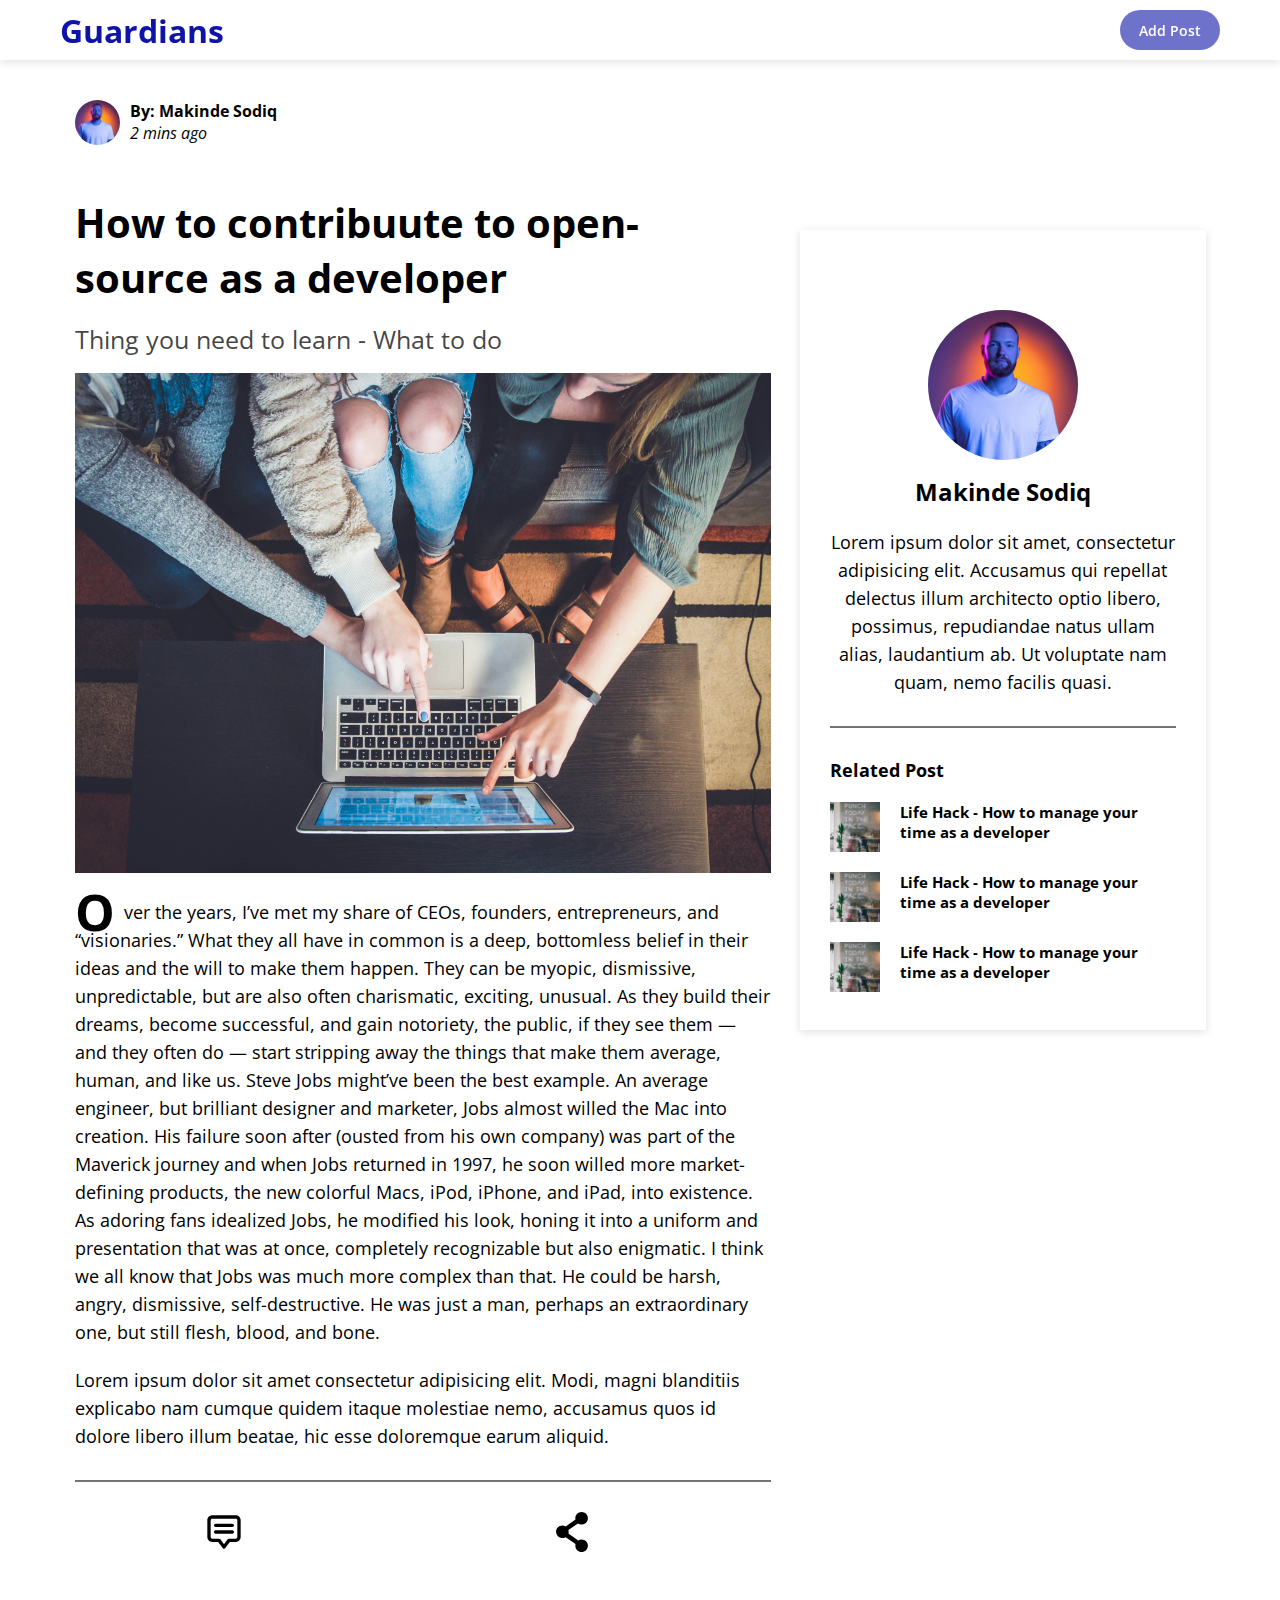
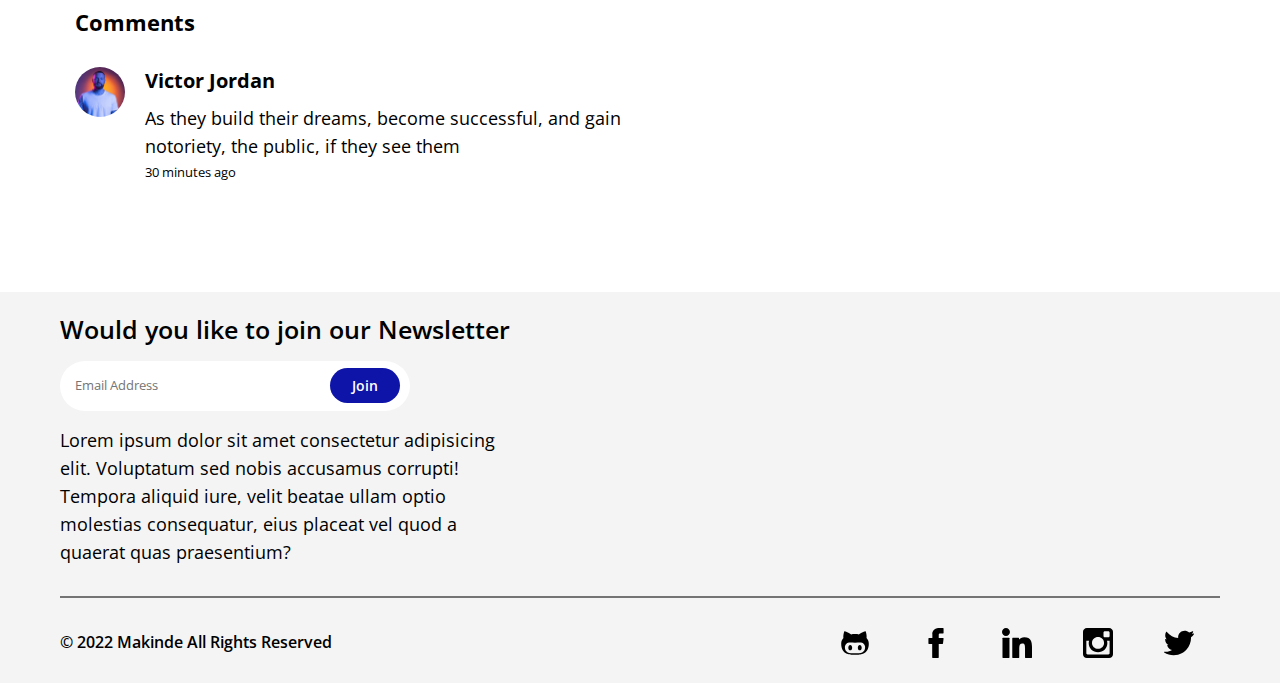
==== content.html @ d476fdd8 "Profile Page" ====
<!DOCTYPE html>
<html lang="en">
  <head>
    <meta charset="UTF-8" />
    <meta http-equiv="X-UA-Compatible" content="IE=edge" />
    <meta
      name="description"
      content="This website showcase 4 must-read blog every week"
    />
    <meta name="viewport" content="width=device-width, initial-scale=1.0" />
    <title>Grandians - Blog Webpage</title>
    <link rel="stylesheet" href="./assets/style.css" />
    <link rel="stylesheet" href="./assets/content.css" />
    <link rel="preconnect" href="https://fonts.googleapis.com" />
    <link rel="preconnect" href="https://fonts.gstatic.com" crossorigin />
    <link
      href="https://fonts.googleapis.com/css2?family=Inter:wght@400;500;600;700;800;900&family=Open+Sans:ital,wght@0,400;0,500;0,600;0,700;0,800;1,400;1,500;1,600;1,700;1,800&display=swap"
      rel="stylesheet"
    />
  </head>
  <body>
    <nav>
      <div class="container navbar">
        <h1>Guardians</h1>

        <!-- <ul class="navlinks">
          <li>Home</li>
          <li>Top</li>
          <li>Categories</li>
          <li>About</li>
        
        </ul> -->

        <button class="away">Add Post</button>

        <div class="hamburger">
          <div class="line1"></div>
          <div class="line1"></div>
          <div class="line1"></div>
        </div>
      </div>
    </nav>

    <main class="container">
      <div class="ff_content">
        <div class="person">
          <div class="by">
            <img src="images/avatar.jpg" alt="" />
            <div class="name">
              <h4>By: <span>Makinde Sodiq</span></h4>
              <i>2 mins ago</i>
            </div>
          </div>

          <div class="title">
            <h2>How to contribuute to open-source as a developer</h2>
            <p>Thing you need to learn - What to do</p>

            <img src="./images/blog1.jpg" alt="blog" />
          </div>

          <div class="content_itself">
            <p class="main_script">
                Over the years, I’ve met my share of CEOs, founders, entrepreneurs, and “visionaries.” What they all have in common is a deep, bottomless belief in their ideas and the will to make them happen.

                They can be myopic, dismissive, unpredictable, but are also often charismatic, exciting, unusual. As they build their dreams, become successful, and gain notoriety, the public, if they see them — and they often do — start stripping away the things that make them average, human, and like us.
                
                Steve Jobs might’ve been the best example. An average engineer, but brilliant designer and marketer, Jobs almost willed the Mac into creation. His failure soon after (ousted from his own company) was part of the Maverick journey and when Jobs returned in 1997, he soon willed more market-defining products, the new colorful Macs, iPod, iPhone, and iPad, into existence.
                
                As adoring fans idealized Jobs, he modified his look, honing it into a uniform and presentation that was at once, completely recognizable but also enigmatic.
                
                I think we all know that Jobs was much more complex than that. He could be harsh, angry, dismissive, self-destructive. He was just a man, perhaps an extraordinary one, but still flesh, blood, and bone.
              <p>Lorem ipsum dolor sit amet consectetur adipisicing elit. Modi, magni blanditiis explicabo nam cumque quidem itaque molestiae nemo, accusamus quos id dolore libero illum beatae, hic esse doloremque earum aliquid.</p>
            </p>

            <hr>

            <div class="icon">
              <div class="width_c">
              <img src="svg/comment-svgrepo-com.svg" onclick="commentbox()">
              </div>
              <div class="width_c">
              <img src="svg/share-svgrepo-com.svg" alt="">
              </div>
            </div>

            <form action="" class="comment_sec">
              <textarea name="" id="" cols="30" rows="10"></textarea>
              <button type="submit">Comment</button>
            </form>

            <div class="comment">
              <h2>Comments</h2>
              <div class="p_person">
                <img src="images/avatar.jpg" alt="">

                <div class="c_name">
                  <h3>Victor Jordan</h3>
                 
                  <p> As they build their dreams, become successful, and gain notoriety, the public, if they see them </p>
                  <small>30 minutes ago</small>
                </div>
              </div>
            </div>
          </div>
        </div>
      </div>
      <aside>
       <div class="profile">
         <img src="images/avatar.jpg" alt="">
         <h2>Makinde Sodiq</h2>
         <p>Lorem ipsum dolor sit amet, consectetur adipisicing elit. Accusamus qui repellat delectus illum architecto optio libero, possimus, repudiandae natus ullam alias, laudantium ab. Ut voluptate nam quam, nemo facilis quasi.</p>
       </div>
       <hr>

       <div class="related">
         <h3>Related Post</h3>
         <div class="rt">
           <img src="images/blog2.jpg" alt="">
           <h5>Life Hack - How to manage your time as a developer</h5>
         </div>
         <div class="rt">
           <img src="images/blog2.jpg" alt="">
           <h5>Life Hack - How to manage your time as a developer</h5>
         </div>
         <div class="rt">
           <img src="images/blog2.jpg" alt="">
           <h5>Life Hack - How to manage your time as a developer</h5>
         </div>
       </div>
      </aside>
    </main>


    <footer>
      <div class="container">
        <div class="foot">
          <h3>Would you like to join our Newsletter</h3>
          <div class="new_mail">
            <input type="text" placeholder="Email Address" />
            <button>Join</button>
          </div>
          <p>
            Lorem ipsum dolor sit amet consectetur adipisicing elit. Voluptatum
            sed nobis accusamus corrupti! Tempora aliquid iure, velit beatae
            ullam optio molestias consequatur, eius placeat vel quod a quaerat
            quas praesentium?
          </p>
          <hr />

          <div class="copyr">
            <ul class="socials">
              <li>
                <a href=""><img src="./svg/github-svgrepo-com.svg" alt="" /></a>
              </li>
              <li>
                <a href=""
                  ><img src="./svg/facebook-svgrepo-com.svg" alt=""
                /></a>
              </li>
              <li>
                <a href=""
                  ><img src="./svg/linkedin-svgrepo-com.svg" alt=""
                /></a>
              </li>
              <li>
                <a href=""
                  ><img src="./svg/instagram-svgrepo-com.svg" alt=""
                /></a>
              </li>
              <li>
                <a href=""
                  ><img src="./svg/twitter-svgrepo-com.svg" alt=""
                /></a>
              </li>
            </ul>

            <p>&copy; 2022 Makinde All Rights Reserved</p>
          </div>
        </div>
      </div>
    </footer>
    <script src="./assets/script.js"></script>
  </body>
</html>
---- assets/style.css ----
* {
  margin: 0;
  padding: 0;
  -webkit-box-sizing: border-box;
          box-sizing: border-box;
  text-decoration: none;
  list-style-type: none;
  font-family: "Inter", sans-serif;
  font-family: "Open Sans", sans-serif;
}

:root {
  --primary-color: #ffffff;
  --box-shadow: rgba(99, 99, 99, 0.2) 0px 2px 8px 0px;
  --logo: #0f14a8;
  --mini-blue: rgba(15, 20, 168, 0.6);
  --black: #333333;
}

img {
  max-width: 100%;
  -o-object-fit: cover;
     object-fit: cover;
}

.container {
  max-width: 1240px;
  margin: 0 auto;
  padding: 0 20px;
}

nav {
  background-color: var(--primary-color);
  -webkit-box-shadow: var(--box-shadow);
          box-shadow: var(--box-shadow);
  height: 60px;
  width: 100%;
  position: fixed;
  left: 0;
  top: 0;
  z-index: 10;
}

.navbar {
  display: -webkit-box;
  display: -ms-flexbox;
  display: flex;
  -webkit-box-pack: center;
      -ms-flex-pack: center;
          justify-content: center;
  -webkit-box-align: center;
      -ms-flex-align: center;
          align-items: center;
  height: 60px;
  z-index: 10;
}

.navbar h1 {
  color: var(--logo);
  margin-right: auto;
}

.navbar ul {
  display: -webkit-box;
  display: -ms-flexbox;
  display: flex;
  margin-right: auto;
  -ms-flex-pack: distribute;
      justify-content: space-around;
  width: 60%;
}

.navbar ul li {
  font-size: 16px;
  font-weight: 600;
}

.navbar button {
  width: 100px;
  height: 40px;
  border-radius: 50px;
  font-size: 14px;
  font-weight: 600;
  color: var(--primary-color);
  background-color: var(--mini-blue);
  border: 0;
}

.main_banner {
  margin-top: 60px;
  background: white;
  background: -webkit-gradient(linear, left bottom, left top, from(rgba(255, 255, 255, 0.207703)), to(rgba(18, 118, 222, 0.55)));
  background: linear-gradient(0deg, rgba(255, 255, 255, 0.207703) 0%, rgba(18, 118, 222, 0.55) 100%);
  min-height: 470px;
}

.main_banner .banner {
  display: -webkit-box;
  display: -ms-flexbox;
  display: flex;
  -webkit-box-pack: center;
      -ms-flex-pack: center;
          justify-content: center;
  min-height: 470px;
  max-width: 530px;
}

.main_banner .banner .inner {
  margin-top: 70px;
  text-align: center;
}

.main_banner .banner .inner h2 {
  font-size: 35px;
  font-weight: 800;
  color: var(--mini-blue);
}

.main_banner .banner .inner h2 span {
  font-size: 37px;
  color: var(--logo);
}

.main_banner .banner .inner p {
  text-align: left;
  margin: 10px 0;
  color: rgba(83, 83, 77, 0.959);
}

.main_banner .banner .search_field {
  max-width: 300px;
  height: 50px;
  margin: 40px auto;
  border-radius: 5px;
  background-color: #f4f4f4;
}

.main_banner .banner .search_field input {
  width: 222px;
  outline: 0;
  height: 47px;
  border: 0;
  background: #f4f4f4;
  font-size: 14px;
  font-weight: 500;
}

.main_banner .banner .search_field button {
  width: 50px;
  height: 35px;
  border-radius: 5px;
  font-size: 14px;
  font-weight: 600;
  border: 0;
  color: #ffffff;
  background-color: var(--logo);
}

.main_blog {
  margin-top: 30px;
}

.main_blog .first_blog .main_pic {
  border-radius: 10px;
  margin-bottom: 35px;
}

.main_blog .first_blog .component1 label {
  background-color: var(--mini-blue);
  color: rgba(49, 31, 56, 0.87);
  font-weight: 800;
  padding: 5px 15px;
  border-radius: 50px;
}

.main_blog .first_blog .component1 h3 {
  font-size: 30px;
  font-weight: 500;
  margin: 20px 0;
  line-height: 35px;
}

.main_blog .first_blog .component1 p {
  margin-bottom: 15px;
}

.main_blog hr {
  border: 1px solid #747474;
  margin: 30px 0;
}

.main_blog .other_blogs .others {
  margin-bottom: 50px;
}

hr {
  border: 1px solid #747474;
  margin: 30px 0;
}

.by {
  display: -webkit-box;
  display: -ms-flexbox;
  display: flex;
}

.by img {
  width: 45px;
  margin-right: 10px;
  height: 45px;
  border-radius: 50%;
}

footer {
  background-color: #f4f4f4;
  min-height: 100px;
}

footer .foot {
  padding: 20px 0;
}

footer .foot h3 {
  font-size: 25px;
  font-weight: 600;
  margin-bottom: 15px;
}

footer .foot p {
  margin: 0;
}

footer .foot .new_mail {
  background-color: #ffffff;
  max-width: 350px;
  position: relative;
  height: 50px;
  margin-bottom: 15px;
  border-radius: 50px;
}

footer .foot .new_mail input {
  height: 47px;
  background: transparent;
  border: 0;
  border-radius: 50px;
  width: 254px;
  outline: 0;
  padding: 15px;
}

footer .foot .new_mail button {
  width: 70px;
  height: 35px;
  font-weight: 600;
  font-size: 14px;
  color: #ffffff;
  border: 0;
  cursor: pointer;
  top: 7px;
  right: 10px;
  position: absolute;
  background-color: var(--logo);
  border-radius: 50px;
}

footer .foot p {
  max-width: 450px;
}

footer .foot .copyr p {
  font-size: 16px;
  font-weight: 600;
  text-align: center;
  margin: 20px auto;
}

footer .foot .copyr ul {
  display: -webkit-box;
  display: -ms-flexbox;
  display: flex;
  -ms-flex-pack: distribute;
      justify-content: space-around;
  width: 80%;
  margin: 0 auto;
}

footer .foot .copyr ul li a img {
  width: 30px;
  height: 30px;
}

@media (max-width: 768px) {
  .navlinks {
    position: absolute;
    width: 35%;
    top: 60px;
    right: 0;
    -webkit-box-orient: vertical;
    -webkit-box-direction: normal;
        -ms-flex-direction: column;
            flex-direction: column;
    background-color: var(--primary-color);
    -webkit-box-shadow: var(--box-shadow);
            box-shadow: var(--box-shadow);
    text-align: left;
    padding: 20px;
    -webkit-transform: translateX(768px);
            transform: translateX(768px);
    -webkit-transition: 0.7s ease;
    transition: 0.7s ease;
  }
  .navlinks li {
    margin-top: 15px;
  }
  .navlinks.active {
    -webkit-transform: translateX(0px);
            transform: translateX(0px);
  }
  aside {
    display: none;
  }
  .hamburger div {
    width: 25px;
    height: 3px;
    background-color: var(--black);
    -webkit-transition: 0.4s ease;
    transition: 0.4s ease;
    margin: 5px;
  }
  .away {
    display: none;
  }
}

@media (min-width: 768px) {
  .container {
    padding: 0 40px;
  }
  main {
    display: -webkit-box;
    display: -ms-flexbox;
    display: flex;
    -webkit-box-pack: justify;
        -ms-flex-pack: justify;
            justify-content: space-between;
  }
  main .ff_content {
    width: 60%;
  }
  main .ff_content .title h2 {
    font-size: 40px;
  }
  main .ff_content .title p {
    font-size: 25px;
  }
  main .ff_content .title img {
    height: 500px;
  }
  main aside {
    width: 35%;
    margin-top: 230px;
    height: 800px;
  }
  .copyr {
    display: -webkit-box;
    display: -ms-flexbox;
    display: flex;
    -webkit-box-orient: horizontal;
    -webkit-box-direction: reverse;
        -ms-flex-direction: row-reverse;
            flex-direction: row-reverse;
    -webkit-box-pack: justify;
        -ms-flex-pack: justify;
            justify-content: space-between;
  }
  .p_cards {
    display: -webkit-box;
    display: -ms-flexbox;
    display: flex;
    -ms-flex-wrap: wrap;
        flex-wrap: wrap;
    -webkit-box-pack: justify;
        -ms-flex-pack: justify;
            justify-content: space-between;
  }
  .p_cards .card {
    width: 30%;
  }
  footer .foot .copyr ul {
    width: 35%;
    margin: 0;
  }
  footer .foot .copyr p {
    margin: 0;
    text-align: left;
  }
  .other_blogs {
    display: -webkit-box;
    display: -ms-flexbox;
    display: flex;
    -webkit-box-pack: justify;
        -ms-flex-pack: justify;
            justify-content: space-between;
  }
  .other_blogs .others {
    width: 30%;
    margin-bottom: 50px;
  }
  .main_banner .banner {
    max-width: 646px;
  }
  .main_banner .banner .inner h2 {
    font-size: 45px;
  }
  .main_banner .banner .inner h2 span {
    font-size: 48px;
  }
  .num1 {
    display: -webkit-box;
    display: -ms-flexbox;
    display: flex;
  }
  .num1 .main_pic {
    width: 45%;
    margin-right: auto;
    margin-bottom: 0;
  }
  .num1 .component1 {
    margin-top: 10px;
    width: 50%;
  }
  .bio {
    display: -webkit-box;
    display: -ms-flexbox;
    display: flex;
  }
  .bio img {
    margin-right: 20px;
  }
  .bio .b_text {
    width: 70%;
    margin-top: 0px;
  }
}

@media (min-width: 1024px) {
  .p_cards {
    display: -webkit-box;
    display: -ms-flexbox;
    display: flex;
    -ms-flex-wrap: wrap;
        flex-wrap: wrap;
    -webkit-box-pack: justify;
        -ms-flex-pack: justify;
            justify-content: space-between;
  }
  .p_cards .card {
    width: 24%;
  }
}
/*# sourceMappingURL=style.css.map */
---- assets/content.css ----
:root {
  --primary-color: #ffffff;
  --box-shadow: rgba(99, 99, 99, 0.2) 0px 2px 8px 0px;
  --logo: #0f14a8;
  --mini-blue: rgba(15, 20, 168, 0.6);
  --black: #333333;
}

p {
  font-size: 18px;
  line-height: 28px;
  font-weight: 400;
  margin: 20px auto;
}

.ff_content,
aside {
  margin: 100px auto;
}

.ff_content .person .comment_sec {
  position: relative;
  height: 200px;
  display: none;
  -webkit-transition: 0.4s;
  transition: 0.4s;
}

.ff_content .person .comment_sec textarea {
  width: 100%;
  height: 200px;
  border: 2px solid #ddd;
  margin: 20px 0;
  padding: 15px;
}

.ff_content .person .comment_sec button {
  position: absolute;
  bottom: 0px;
  right: 15px;
  width: 150px;
  height: 45px;
  border: 0;
  background-color: var(--logo);
  color: #ffffff;
  font-weight: 600;
  font-size: 16px;
}

.ff_content .person .comment {
  margin-top: 50px;
}

.ff_content .person .comment h2 {
  font-size: 22px;
  margin-bottom: 30px;
}

.ff_content .person .comment .p_person {
  margin: 10px 0 10px 0;
  display: -webkit-box;
  display: -ms-flexbox;
  display: flex;
  width: 80%;
}

.ff_content .person .comment .p_person h3 {
  font-size: 20px;
  margin-bottom: 10px;
}

.ff_content .person .comment .p_person img {
  width: 50px;
  height: 50px;
  border-radius: 50%;
  margin-right: 20px;
}

.ff_content .person .comment .p_person p {
  margin: 0;
}

aside {
  background-color: #ffffff;
  -webkit-box-shadow: var(--box-shadow);
          box-shadow: var(--box-shadow);
  padding: 30px;
}

aside .profile {
  text-align: center;
  margin-top: 50px;
}

aside .profile img {
  width: 150px;
  height: 150px;
  border-radius: 50%;
}

aside .profile h2 {
  margin: 10px auto;
}

aside .related h3 {
  margin: 30px 0 0 0;
  font-size: 18px;
}

aside .related .rt {
  display: -webkit-box;
  display: -ms-flexbox;
  display: flex;
  margin: 20px auto;
}

aside .related .rt img {
  width: 50px;
  height: 50px;
  margin-right: 20px;
}

aside .related .rt h5 {
  font-size: 15px;
}

.icon {
  display: -webkit-box;
  display: -ms-flexbox;
  display: flex;
}

.icon .width_c {
  width: 50%;
  text-align: center;
}

.icon .width_c img {
  width: 40px;
  height: 40px;
  margin-right: 50px;
}

.title {
  margin-top: 50px;
}

.title h2 {
  font-size: 33px;
  font-weight: 700;
}

.title p {
  color: #111010c9;
  margin: 20px auto;
  font-size: 22px;
}

.main_script {
  margin-top: 50px;
}

.main_script::first-letter {
  float: left;
  font-size: 50px;
  font-weight: bold;
  margin-right: 9px;
}

.content_itself p {
  font-size: 18px;
  line-height: 28px;
  font-weight: 400;
  margin: 20px auto;
}

.profile {
  margin-top: 50px;
}

.profile .cover_pic {
  position: relative;
}

.profile .cover_pic img {
  width: 100%;
  height: 250px;
}

.profile .edit button {
  width: 100px;
  height: 40px;
  cursor: pointer;
  background-color: var(--logo);
  color: #ffffff;
  font-weight: 600;
  font-size: 16px;
  margin-top: 20px;
  border-radius: 5px;
  border: 0;
  float: right;
}

.profile .edit .bio {
  position: relative;
}

.profile .edit .bio img {
  width: 150px;
  height: 150px;
  border-radius: 50%;
  position: relative;
  margin-top: -50px;
}

.profile .edit .bio label {
  background-color: teal;
  height: 30px;
  width: 30px;
  color: #ffffff;
  position: absolute;
  font-size: 22px;
  font-weight: 700;
  text-align: center;
  border-radius: 50%;
  top: 80px;
  cursor: pointer;
  left: 100px;
}

.profile .edit .bio .b_text {
  margin-bottom: 80px;
}

.profile .edit .bio .b_text h2 {
  margin: 10px 0;
}

.profile .edit .bio .b_text p {
  margin: 0;
  font-size: 16px;
}

.profile .edit .bio .b_text input {
  width: 100%;
  height: 50px;
  margin: 15px 0;
  padding: 15px;
}

.profile .edit .bio .b_text textarea {
  width: 100%;
  height: 150px;
  margin: 15px 0;
  padding: 15px;
}

.profile .edit .bio .b_text button {
  font-size: 16px;
  float: left;
  width: auto;
  color: #333333;
  background-color: transparent;
  font-weight: 600;
  line-height: 25px;
  margin: 20px 0;
  padding: 5px 30px;
  text-align: center;
  border: 2px solid #333333;
  letter-spacing: 0.02em;
}

.profile .all_post {
  margin-top: 100px;
}

.profile .all_post h2 {
  font-size: 24px;
  font-weight: 700;
  line-height: 30px;
  letter-spacing: 0.01em;
  text-align: left;
}

.profile .all_post .p_cards .card {
  background-color: #ffffff;
  -webkit-box-shadow: var(--box-shadow);
          box-shadow: var(--box-shadow);
  border-radius: 5px;
  margin: 50px 0;
}

.profile .all_post .p_cards .card img {
  width: 100%;
  height: 150px;
}

.profile .all_post .p_cards .card .desc {
  padding: 20px 20px 60px 20px;
  position: relative;
}

.profile .all_post .p_cards .card .desc h4 {
  font-size: 18px;
  font-weight: 700;
  line-height: 26px;
  letter-spacing: 0.018em;
  text-align: left;
  max-height: 79px;
  background: white;
  overflow: hidden;
}

.profile .all_post .p_cards .card .desc p {
  font-size: 16px;
  font-weight: 500;
  line-height: 23px;
  letter-spacing: 0.018em;
  text-align: left;
}

.profile .all_post .p_cards .card .desc p i {
  position: absolute;
  right: 20px;
  bottom: 20px;
}
/*# sourceMappingURL=content.css.map */
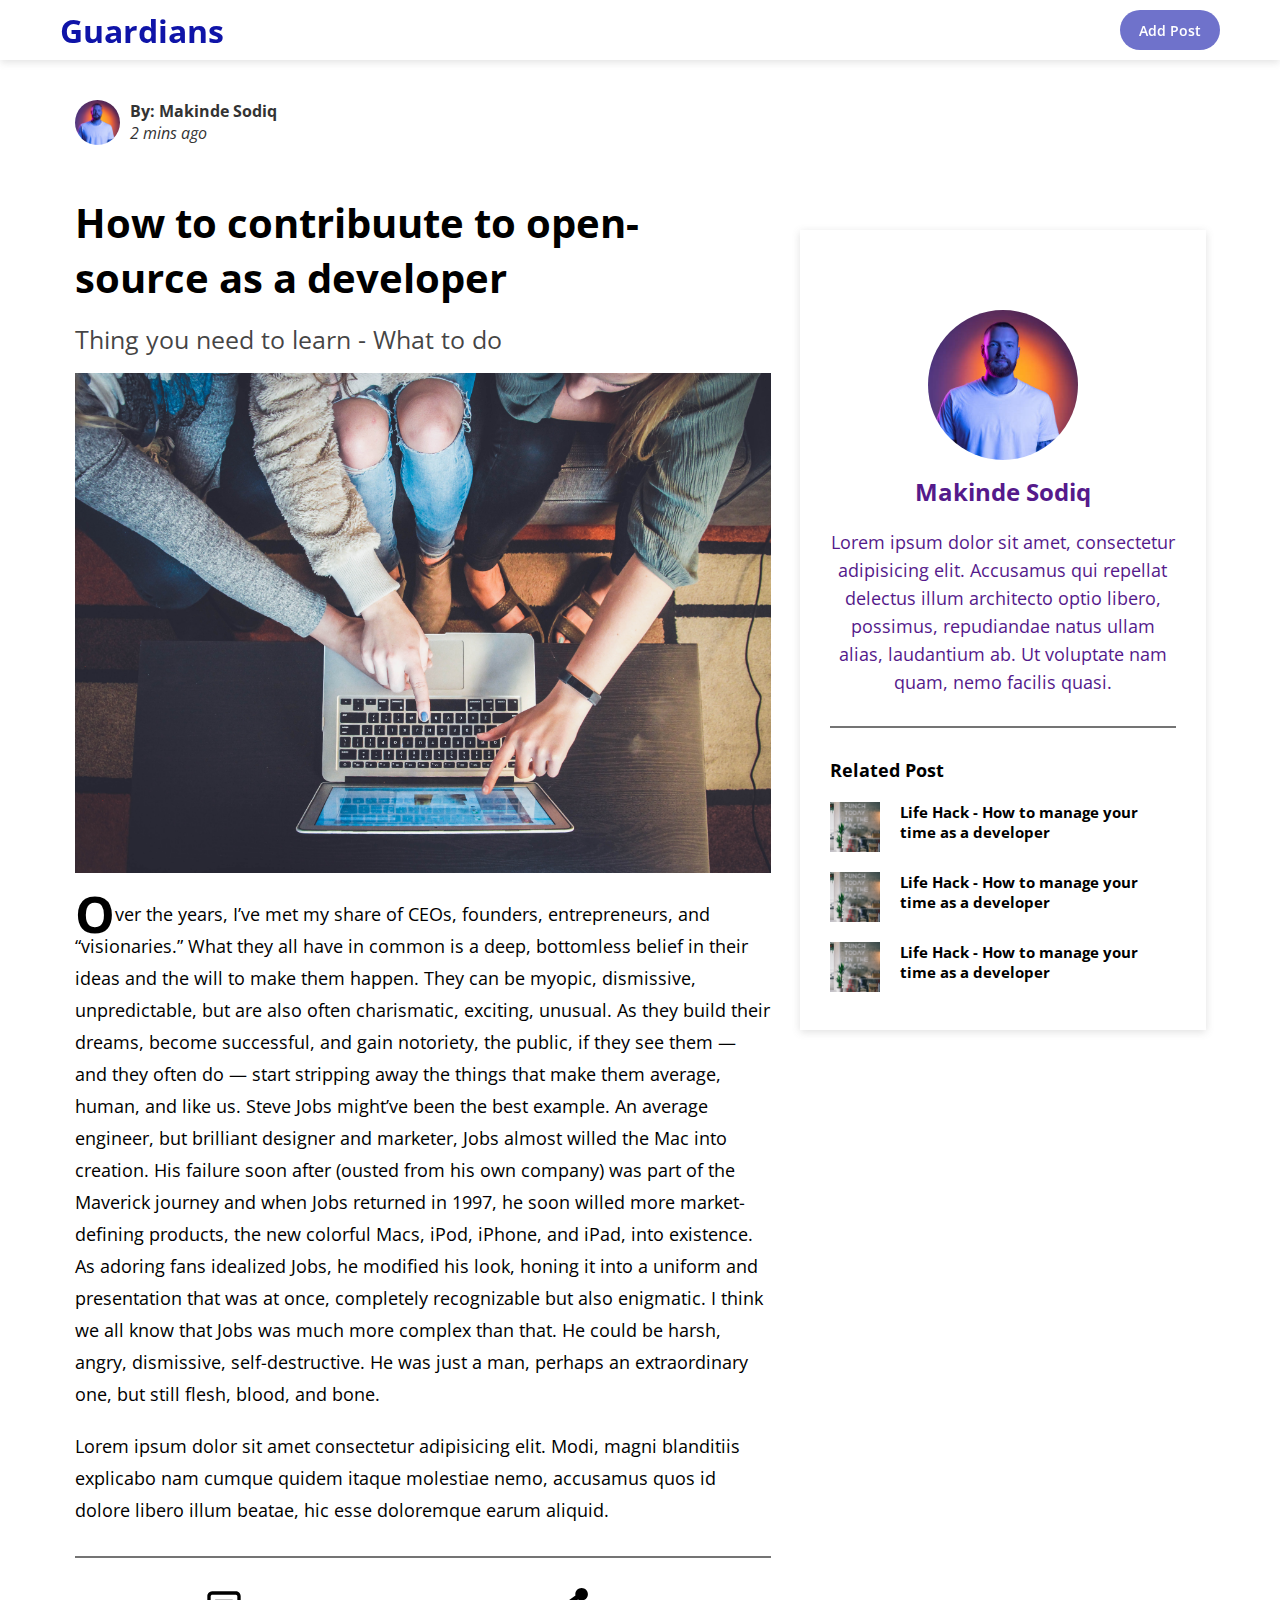
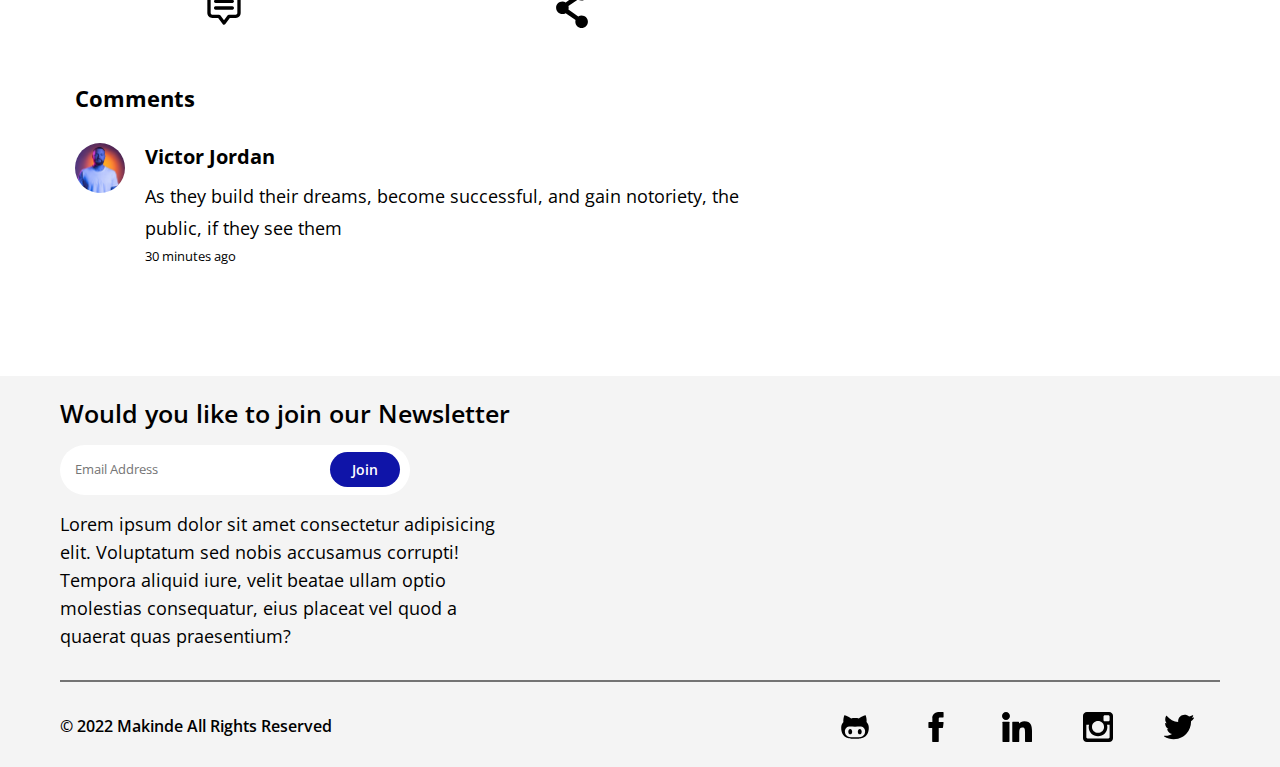
==== commit 906cb09d: "Profile Page" ====
--- a/content.html
+++ b/content.html
@@ -45,11 +45,15 @@
       <div class="ff_content">
         <div class="person">
           <div class="by">
+           
             <img src="images/avatar.jpg" alt="" />
             <div class="name">
+              <a href="profile.html">
               <h4>By: <span>Makinde Sodiq</span></h4>
               <i>2 mins ago</i>
+              </a>
             </div>
+            
           </div>
 
           <div class="title">
@@ -106,11 +110,13 @@
         </div>
       </div>
       <aside>
+        <a href="">
        <div class="profile">
          <img src="images/avatar.jpg" alt="">
          <h2>Makinde Sodiq</h2>
          <p>Lorem ipsum dolor sit amet, consectetur adipisicing elit. Accusamus qui repellat delectus illum architecto optio libero, possimus, repudiandae natus ullam alias, laudantium ab. Ut voluptate nam quam, nemo facilis quasi.</p>
        </div>
+       </a>
        <hr>
 
        <div class="related">
--- a/assets/style.css
+++ b/assets/style.css
@@ -27,6 +27,10 @@
   max-width: 1240px;
   margin: 0 auto;
   padding: 0 20px;
+}
+
+small {
+  margin: 10px 0;
 }
 
 nav {
@@ -165,6 +169,10 @@
   margin-bottom: 35px;
 }
 
+.main_blog .first_blog .component1 {
+  color: #333333;
+}
+
 .main_blog .first_blog .component1 label {
   background-color: var(--mini-blue);
   color: rgba(49, 31, 56, 0.87);
@@ -175,12 +183,14 @@
 
 .main_blog .first_blog .component1 h3 {
   font-size: 30px;
+  color: #333333;
   font-weight: 500;
   margin: 20px 0;
   line-height: 35px;
 }
 
 .main_blog .first_blog .component1 p {
+  color: #333333;
   margin-bottom: 15px;
 }
 
@@ -202,6 +212,7 @@
   display: -webkit-box;
   display: -ms-flexbox;
   display: flex;
+  color: #333333;
 }
 
 .by img {
@@ -209,6 +220,14 @@
   margin-right: 10px;
   height: 45px;
   border-radius: 50%;
+}
+
+.by h4 {
+  color: #333333;
+}
+
+.by i {
+  color: #333333;
 }
 
 footer {
@@ -337,6 +356,9 @@
   .container {
     padding: 0 40px;
   }
+  .ff_content .person .comment .p_person {
+    width: 100%;
+  }
   main {
     display: -webkit-box;
     display: -ms-flexbox;
--- a/assets/content.css
+++ b/assets/content.css
@@ -61,7 +61,6 @@
   display: -webkit-box;
   display: -ms-flexbox;
   display: flex;
-  width: 80%;
 }
 
 .ff_content .person .comment .p_person h3 {
@@ -164,12 +163,11 @@
   float: left;
   font-size: 50px;
   font-weight: bold;
-  margin-right: 9px;
 }
 
 .content_itself p {
   font-size: 18px;
-  line-height: 28px;
+  line-height: 32px;
   font-weight: 400;
   margin: 20px auto;
 }
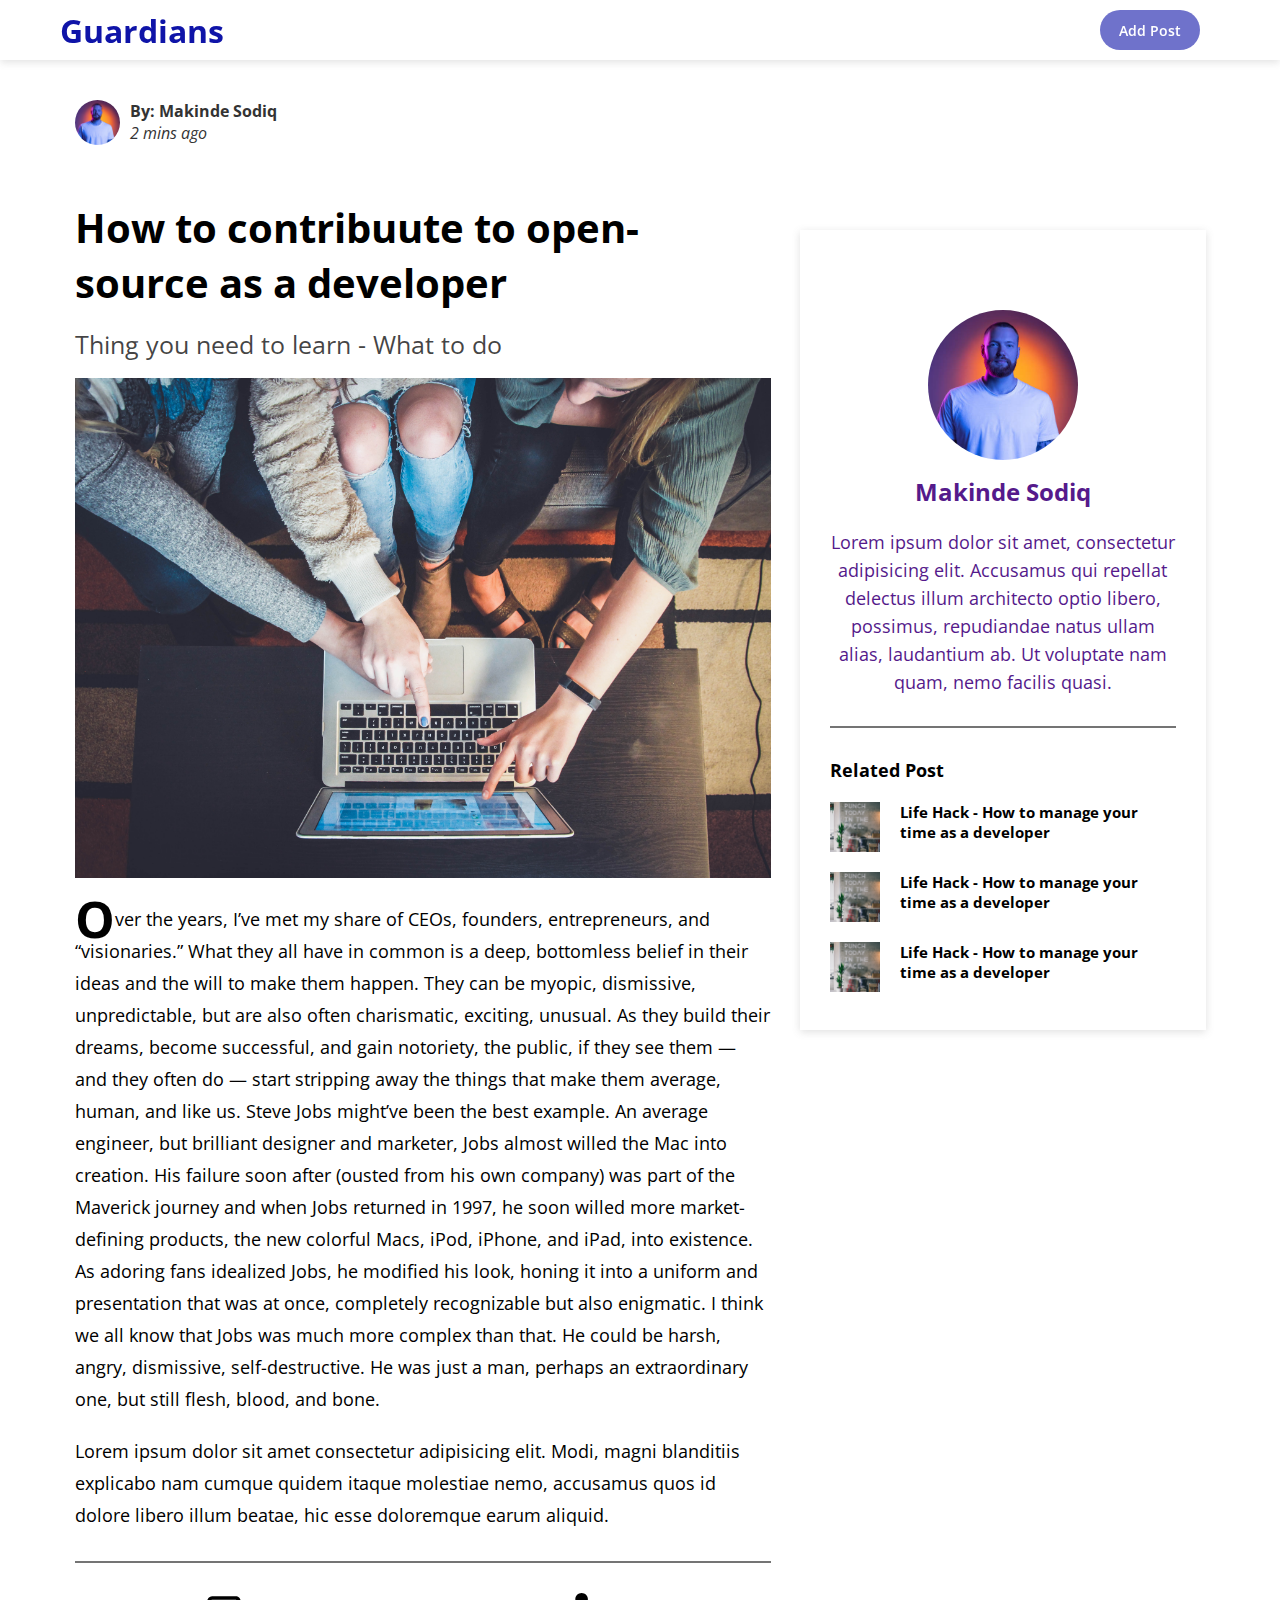
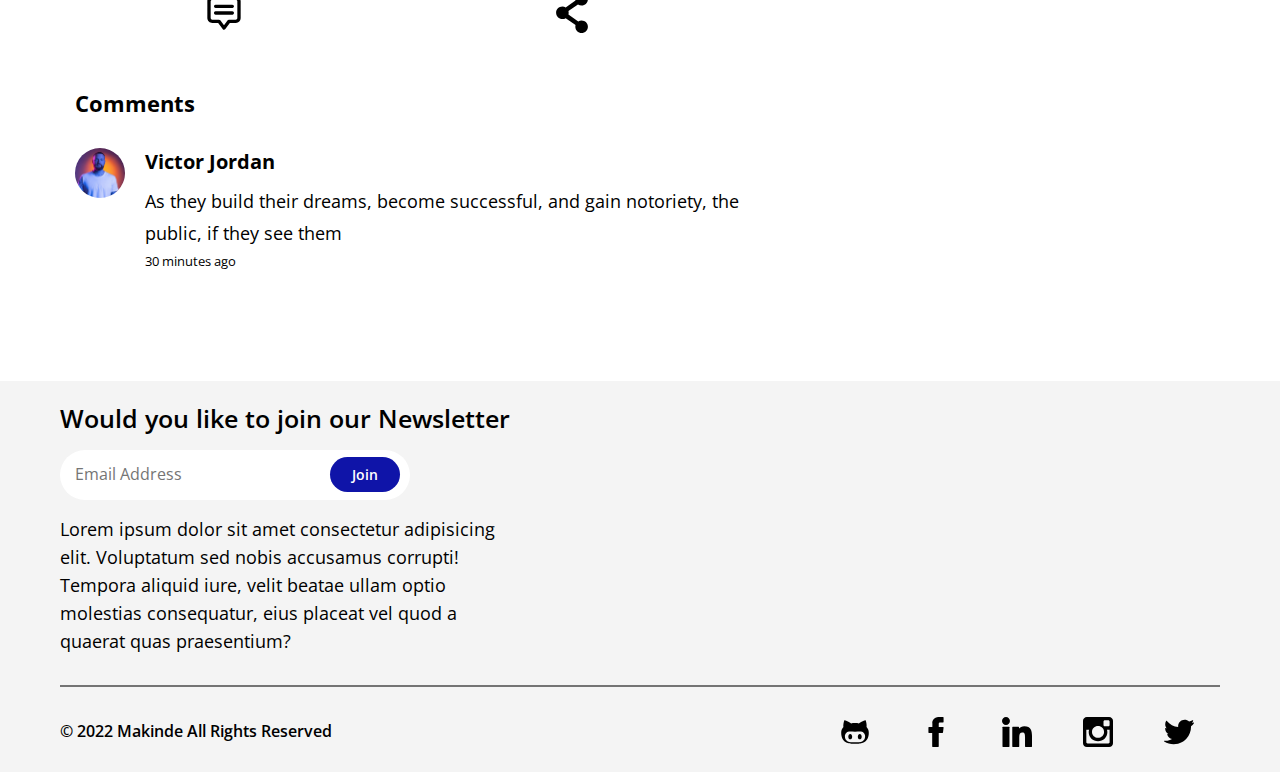
==== commit 117472c9: "Profile Page" ====
--- a/content.html
+++ b/content.html
@@ -45,7 +45,7 @@
       <div class="ff_content">
         <div class="person">
           <div class="by">
-           
+            <a href="profile.html">
             <img src="images/avatar.jpg" alt="" />
             <div class="name">
               <a href="profile.html">
--- a/assets/style.css
+++ b/assets/style.css
@@ -77,6 +77,11 @@
 .navbar ul li {
   font-size: 16px;
   font-weight: 600;
+  color: #333333;
+}
+
+.navbar ul li a {
+  color: #333333;
 }
 
 .navbar button {
@@ -88,6 +93,11 @@
   color: var(--primary-color);
   background-color: var(--mini-blue);
   border: 0;
+  margin-right: 20px;
+}
+
+.navbar button a {
+  color: #ffffff;
 }
 
 .main_banner {
@@ -359,6 +369,9 @@
   .ff_content .person .comment .p_person {
     width: 100%;
   }
+  .navbar ul {
+    visibility: none;
+  }
   main {
     display: -webkit-box;
     display: -ms-flexbox;
@@ -383,6 +396,10 @@
     width: 35%;
     margin-top: 230px;
     height: 800px;
+  }
+  .inmail {
+    width: 60%;
+    padding: 50px;
   }
   .copyr {
     display: -webkit-box;
@@ -464,6 +481,9 @@
     width: 70%;
     margin-top: 0px;
   }
+  .navbar ul {
+    visibility: hidden;
+  }
 }
 
 @media (min-width: 1024px) {
--- a/assets/content.css
+++ b/assets/content.css
@@ -123,6 +123,96 @@
   font-size: 15px;
 }
 
+.inmail {
+  margin: 100px auto;
+  padding: 30px;
+  -webkit-box-shadow: 0px -2px 8px rgba(0, 0, 0, 0.05), 0px 2px 8px rgba(0, 0, 0, 0.05);
+          box-shadow: 0px -2px 8px rgba(0, 0, 0, 0.05), 0px 2px 8px rgba(0, 0, 0, 0.05);
+}
+
+.inmail form h3 {
+  font-size: 22px;
+  margin: 20px 0;
+}
+
+.inmail form input {
+  width: 100%;
+}
+
+.inmail form button {
+  max-width: 150px;
+  height: 50px;
+  width: 100%;
+  background-color: var(--logo);
+  color: #ffffff;
+  font-weight: 700;
+  font-size: 18px;
+  border: 0;
+  border-radius: 5px;
+}
+
+.password_parent {
+  border: 2px solid #ddd;
+  border-radius: 5px;
+  margin: 30px 0;
+  height: 50px;
+  width: 100%;
+  position: relative;
+  background-color: transparent;
+}
+
+input {
+  width: 90%;
+  padding: 15px;
+  border: 0;
+  height: 45px;
+  font-size: 16px;
+  outline: 0;
+  background-color: transparent;
+}
+
+.password_parent label {
+  position: absolute;
+  left: 15px;
+  z-index: -2;
+  top: 15px;
+  -webkit-transition: top 0.4s;
+  transition: top 0.4s;
+}
+
+input:focus ~ label {
+  top: -15px;
+  color: #333333;
+  background-color: white;
+  padding: 5px;
+  z-index: 2;
+}
+
+input:focus {
+  background-color: transparent;
+  z-index: 2;
+}
+
+input:focus::-webkit-input-placeholder {
+  color: transparent;
+}
+
+input:focus:-ms-input-placeholder {
+  color: transparent;
+}
+
+input:focus::-ms-input-placeholder {
+  color: transparent;
+}
+
+input:focus::placeholder {
+  color: transparent;
+}
+
+input:valid {
+  background-color: #ffffff;
+}
+
 .icon {
   display: -webkit-box;
   display: -ms-flexbox;
@@ -183,89 +273,6 @@
 .profile .cover_pic img {
   width: 100%;
   height: 250px;
-}
-
-.profile .edit button {
-  width: 100px;
-  height: 40px;
-  cursor: pointer;
-  background-color: var(--logo);
-  color: #ffffff;
-  font-weight: 600;
-  font-size: 16px;
-  margin-top: 20px;
-  border-radius: 5px;
-  border: 0;
-  float: right;
-}
-
-.profile .edit .bio {
-  position: relative;
-}
-
-.profile .edit .bio img {
-  width: 150px;
-  height: 150px;
-  border-radius: 50%;
-  position: relative;
-  margin-top: -50px;
-}
-
-.profile .edit .bio label {
-  background-color: teal;
-  height: 30px;
-  width: 30px;
-  color: #ffffff;
-  position: absolute;
-  font-size: 22px;
-  font-weight: 700;
-  text-align: center;
-  border-radius: 50%;
-  top: 80px;
-  cursor: pointer;
-  left: 100px;
-}
-
-.profile .edit .bio .b_text {
-  margin-bottom: 80px;
-}
-
-.profile .edit .bio .b_text h2 {
-  margin: 10px 0;
-}
-
-.profile .edit .bio .b_text p {
-  margin: 0;
-  font-size: 16px;
-}
-
-.profile .edit .bio .b_text input {
-  width: 100%;
-  height: 50px;
-  margin: 15px 0;
-  padding: 15px;
-}
-
-.profile .edit .bio .b_text textarea {
-  width: 100%;
-  height: 150px;
-  margin: 15px 0;
-  padding: 15px;
-}
-
-.profile .edit .bio .b_text button {
-  font-size: 16px;
-  float: left;
-  width: auto;
-  color: #333333;
-  background-color: transparent;
-  font-weight: 600;
-  line-height: 25px;
-  margin: 20px 0;
-  padding: 5px 30px;
-  text-align: center;
-  border: 2px solid #333333;
-  letter-spacing: 0.02em;
 }
 
 .profile .all_post {
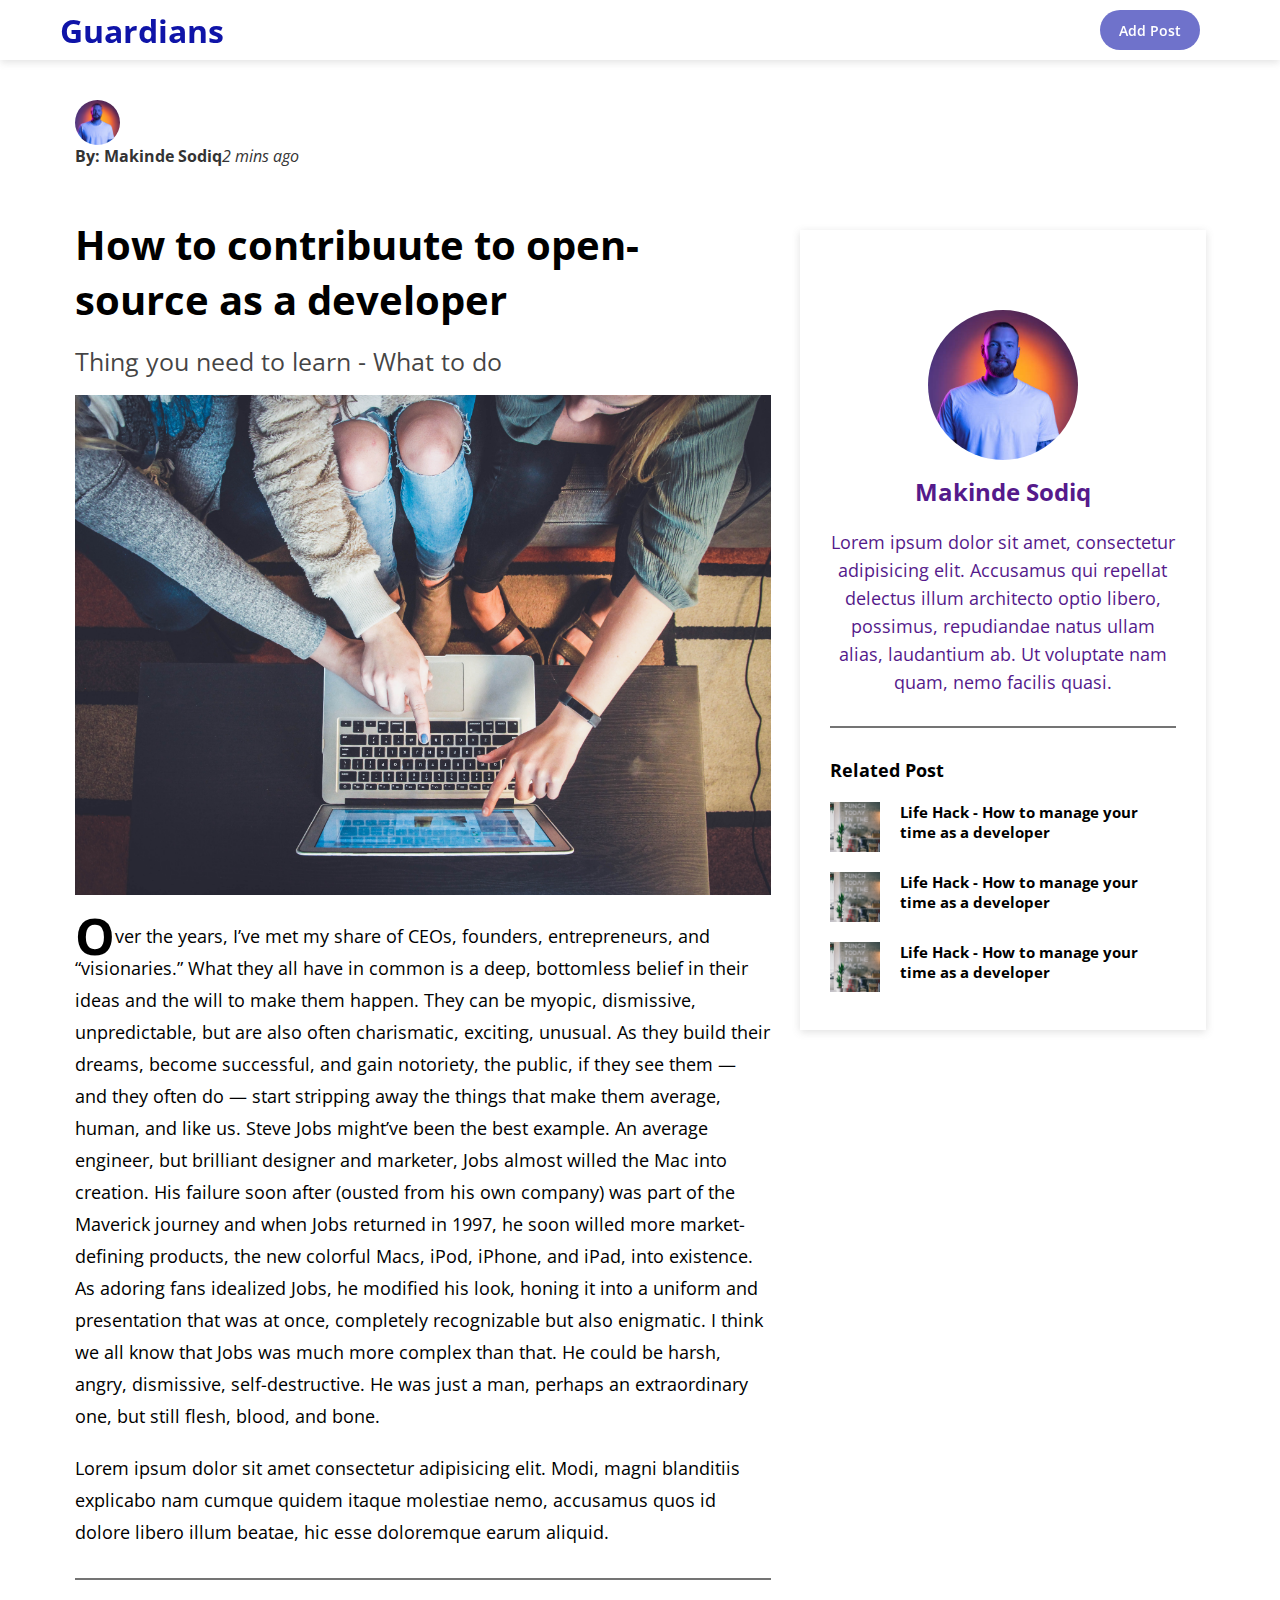
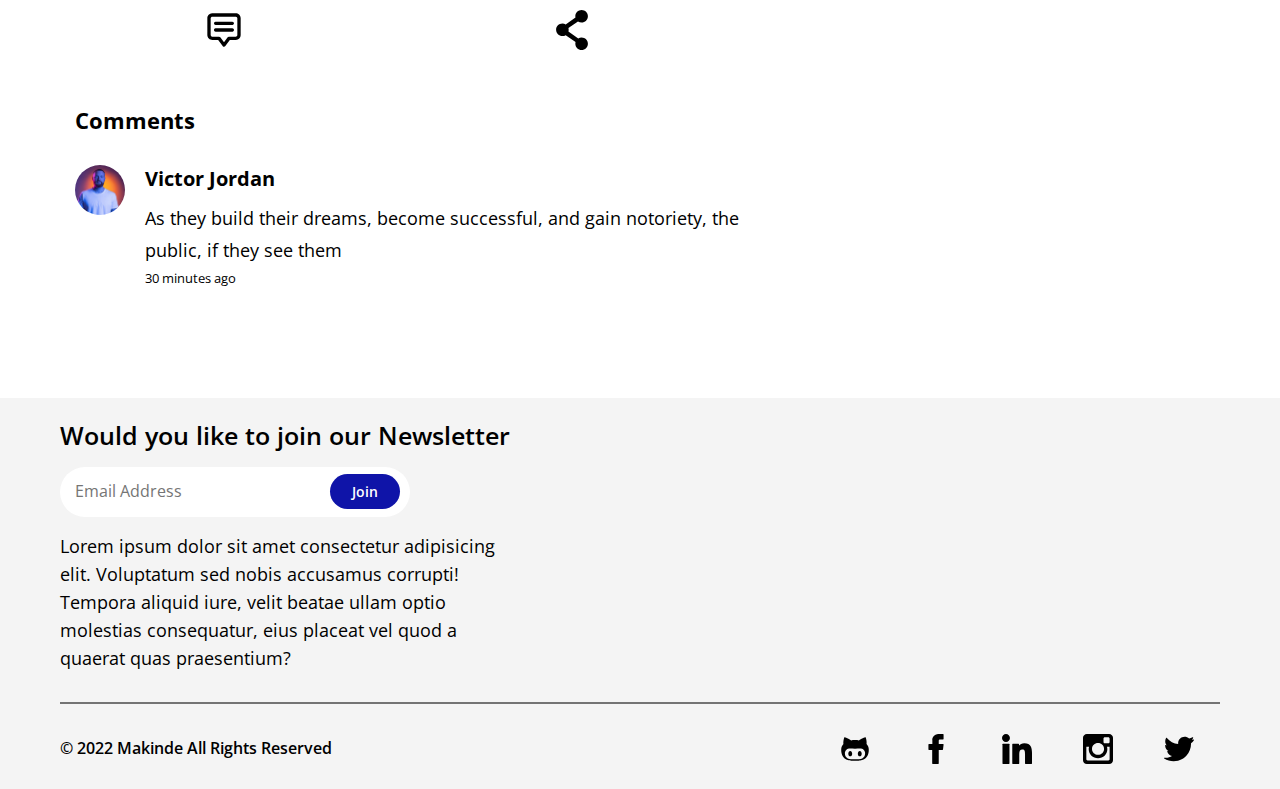
==== commit 831cf2b1: "Reality" ====
--- a/content.html
+++ b/content.html
@@ -143,8 +143,10 @@
         <div class="foot">
           <h3>Would you like to join our Newsletter</h3>
           <div class="new_mail">
-            <input type="text" placeholder="Email Address" />
-            <button>Join</button>
+            <form action="">
+              <input type="text" placeholder="Email Address" />
+              <button type="submit">Join</button>
+            </form>
           </div>
           <p>
             Lorem ipsum dolor sit amet consectetur adipisicing elit. Voluptatum
--- a/assets/style.css
+++ b/assets/style.css
@@ -197,11 +197,17 @@
   font-weight: 500;
   margin: 20px 0;
   line-height: 35px;
+  max-height: 70px;
+  overflow: hidden;
+  background: #fff;
 }
 
 .main_blog .first_blog .component1 p {
   color: #333333;
   margin-bottom: 15px;
+  max-height: 110px;
+  background-color: #ffffff;
+  overflow: hidden;
 }
 
 .main_blog hr {
@@ -218,25 +224,25 @@
   margin: 30px 0;
 }
 
-.by {
+.by a {
   display: -webkit-box;
   display: -ms-flexbox;
   display: flex;
   color: #333333;
 }
 
-.by img {
+.by a img {
   width: 45px;
   margin-right: 10px;
   height: 45px;
   border-radius: 50%;
 }
 
-.by h4 {
-  color: #333333;
-}
-
-.by i {
+.by a h4 {
+  color: #333333;
+}
+
+.by a i {
   color: #333333;
 }
 
--- a/assets/content.css
+++ b/assets/content.css
@@ -275,6 +275,89 @@
   height: 250px;
 }
 
+.profile .edit button {
+  width: 100px;
+  height: 40px;
+  cursor: pointer;
+  background-color: var(--logo);
+  color: #ffffff;
+  font-weight: 600;
+  font-size: 16px;
+  margin-top: 20px;
+  border-radius: 5px;
+  border: 0;
+  float: right;
+}
+
+.profile .edit .bio {
+  position: relative;
+}
+
+.profile .edit .bio img {
+  width: 150px;
+  height: 150px;
+  border-radius: 50%;
+  position: relative;
+  margin-top: -50px;
+}
+
+.profile .edit .bio label {
+  background-color: teal;
+  height: 30px;
+  width: 30px;
+  color: #ffffff;
+  position: absolute;
+  font-size: 22px;
+  font-weight: 700;
+  text-align: center;
+  border-radius: 50%;
+  top: 80px;
+  cursor: pointer;
+  left: 100px;
+}
+
+.profile .edit .bio .b_text {
+  margin-bottom: 80px;
+}
+
+.profile .edit .bio .b_text h2 {
+  margin: 10px 0;
+}
+
+.profile .edit .bio .b_text p {
+  margin: 0;
+  font-size: 16px;
+}
+
+.profile .edit .bio .b_text input {
+  width: 100%;
+  height: 50px;
+  margin: 15px 0;
+  padding: 15px;
+}
+
+.profile .edit .bio .b_text textarea {
+  width: 100%;
+  height: 150px;
+  margin: 15px 0;
+  padding: 15px;
+}
+
+.profile .edit .bio .b_text button {
+  font-size: 16px;
+  float: left;
+  width: auto;
+  color: #333333;
+  background-color: transparent;
+  font-weight: 600;
+  line-height: 25px;
+  margin: 20px 0;
+  padding: 5px 30px;
+  text-align: center;
+  border: 2px solid #333333;
+  letter-spacing: 0.02em;
+}
+
 .profile .all_post {
   margin-top: 100px;
 }
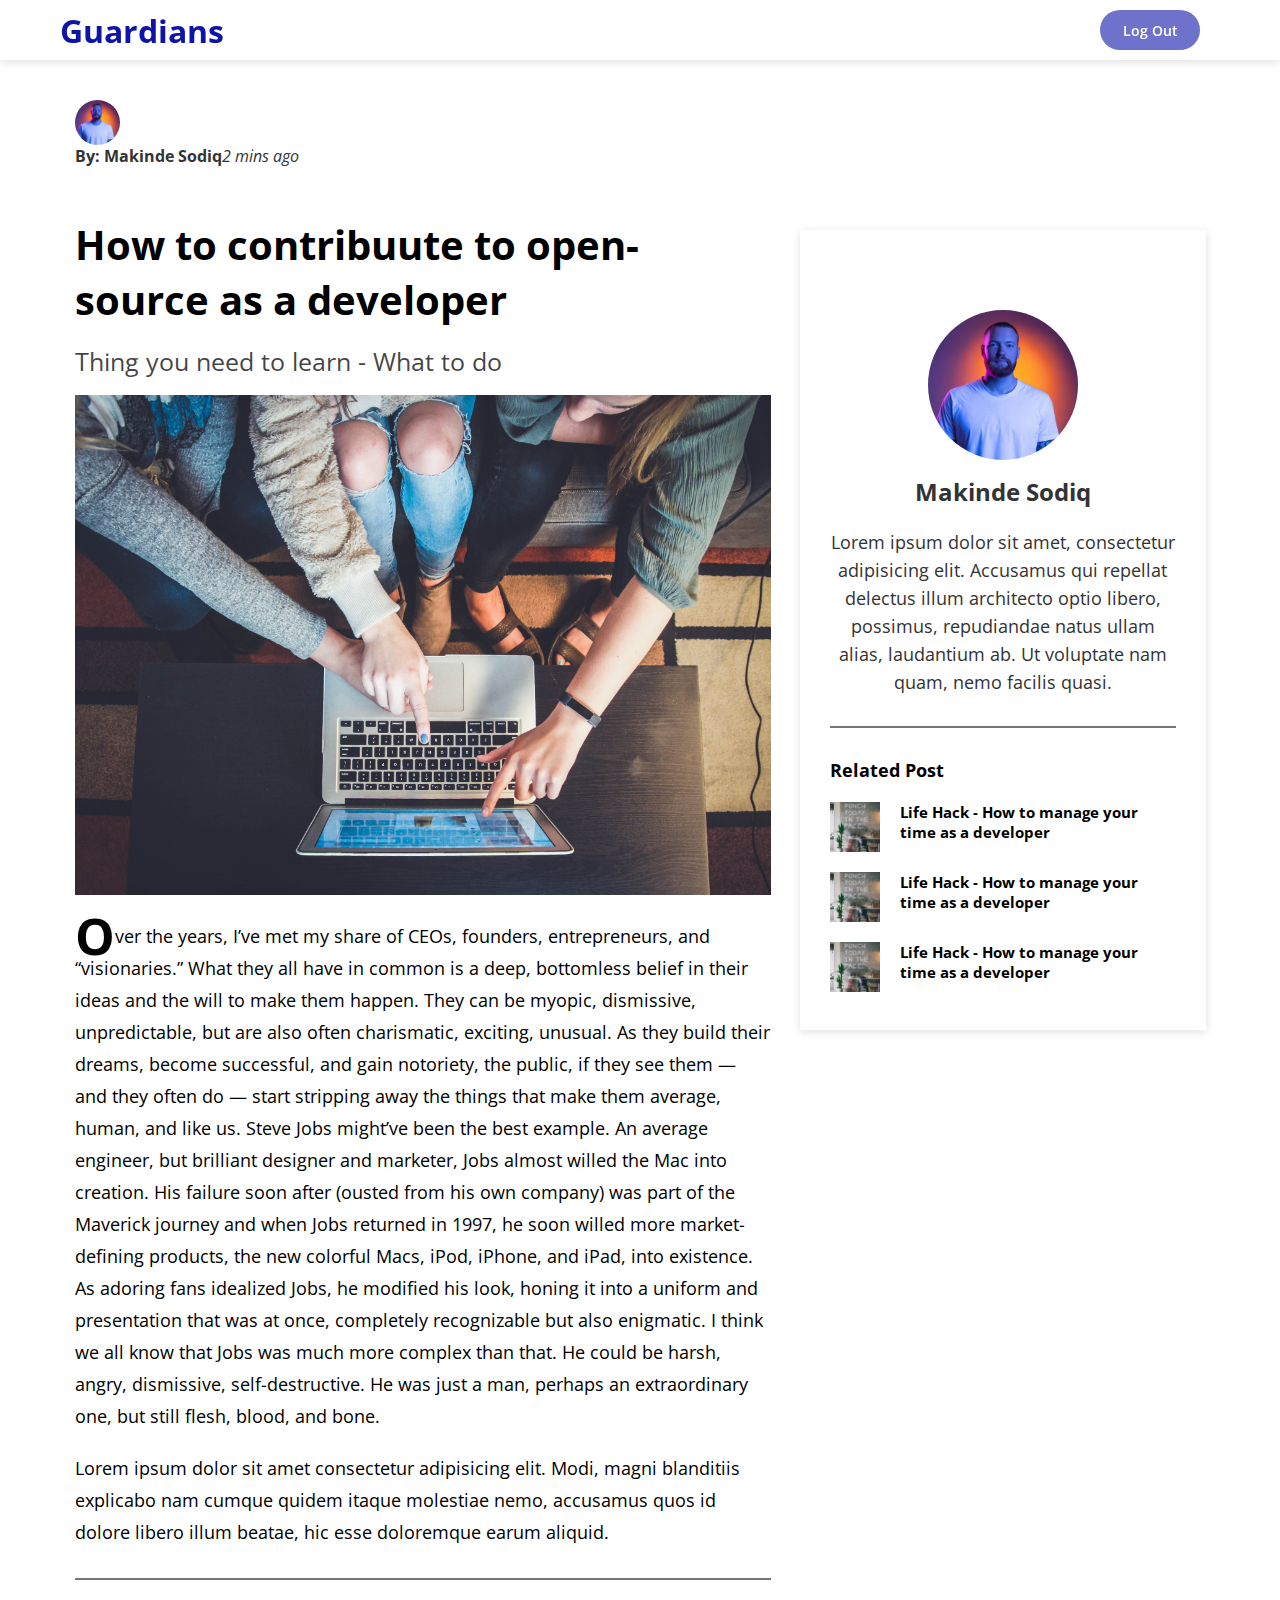
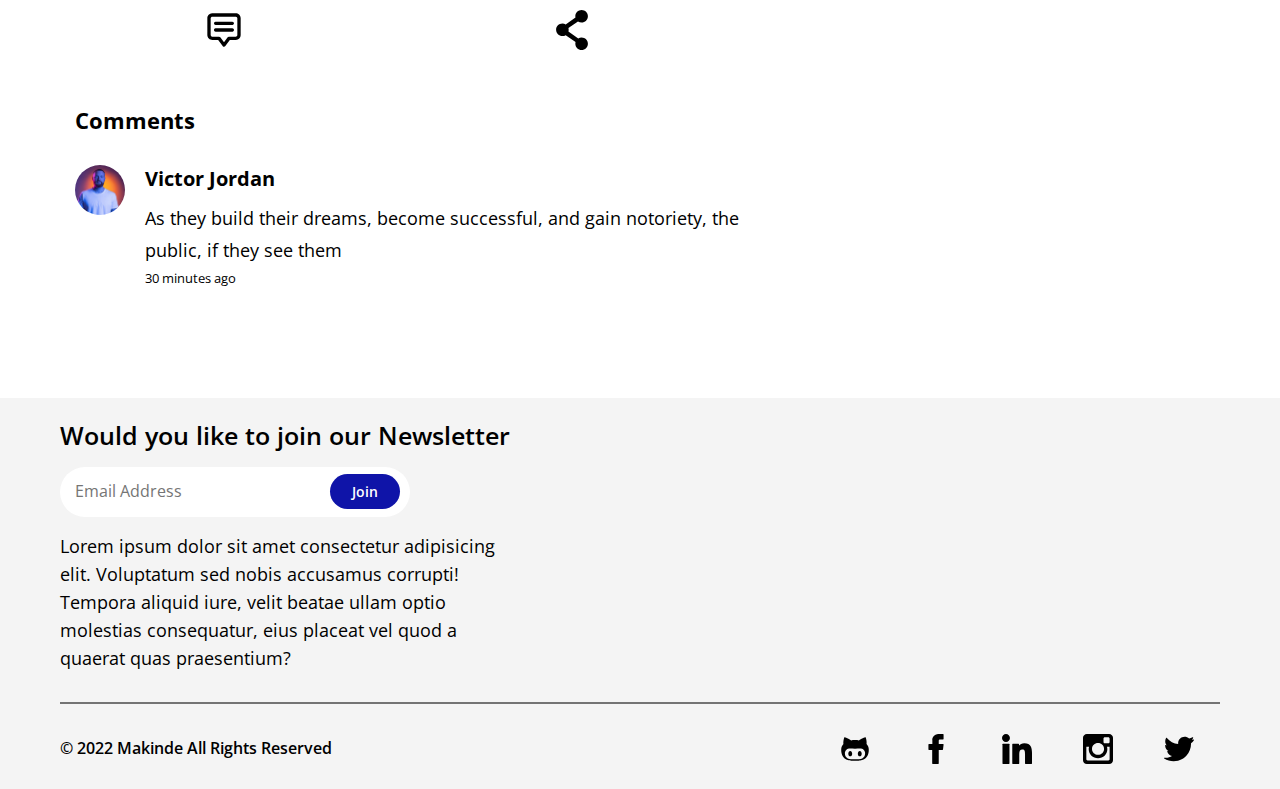
==== commit 3fc5f331: "Reality" ====
--- a/content.html
+++ b/content.html
@@ -21,7 +21,7 @@
   <body>
     <nav>
       <div class="container navbar">
-        <h1>Guardians</h1>
+         <h1><a href="index.html">Guardians</a></h1>
 
         <!-- <ul class="navlinks">
           <li>Home</li>
@@ -31,7 +31,9 @@
         
         </ul> -->
 
-        <button class="away">Add Post</button>
+        <button class="away">
+          <a href="index.html"> Log Out </a>
+        </button>
 
         <div class="hamburger">
           <div class="line1"></div>
@@ -84,7 +86,9 @@
               <img src="svg/comment-svgrepo-com.svg" onclick="commentbox()">
               </div>
               <div class="width_c">
+                <a href="email.html">
               <img src="svg/share-svgrepo-com.svg" alt="">
+              </a>
               </div>
             </div>
 
@@ -110,7 +114,7 @@
         </div>
       </div>
       <aside>
-        <a href="">
+        <a href="profile.html">
        <div class="profile">
          <img src="images/avatar.jpg" alt="">
          <h2>Makinde Sodiq</h2>
--- a/assets/style.css
+++ b/assets/style.css
@@ -64,6 +64,10 @@
   margin-right: auto;
 }
 
+.navbar h1 a {
+  color: var(--logo);
+}
+
 .navbar ul {
   display: -webkit-box;
   display: -ms-flexbox;
@@ -93,6 +97,7 @@
   color: var(--primary-color);
   background-color: var(--mini-blue);
   border: 0;
+  margin-top: 20px;
   margin-right: 20px;
 }
 
@@ -217,6 +222,28 @@
 
 .main_blog .other_blogs .others {
   margin-bottom: 50px;
+}
+
+.pagination {
+  text-align: center;
+  margin: 20px auto;
+}
+
+.pagination a {
+  color: black;
+  padding: 8px 16px;
+  font-weight: 500;
+  text-decoration: none;
+}
+
+.pagination a.active {
+  background-color: var(--logo);
+  font-weight: 700;
+  color: white;
+}
+
+.pagination a:hover:not(.active) {
+  background-color: #ddd;
 }
 
 hr {
@@ -378,6 +405,10 @@
   .navbar ul {
     visibility: none;
   }
+  .navbar button {
+    display: block;
+    margin-top: 0;
+  }
   main {
     display: -webkit-box;
     display: -ms-flexbox;
--- a/assets/content.css
+++ b/assets/content.css
@@ -99,6 +99,11 @@
 
 aside .profile h2 {
   margin: 10px auto;
+  color: #333333;
+}
+
+aside .profile p {
+  color: #333333;
 }
 
 aside .related h3 {
